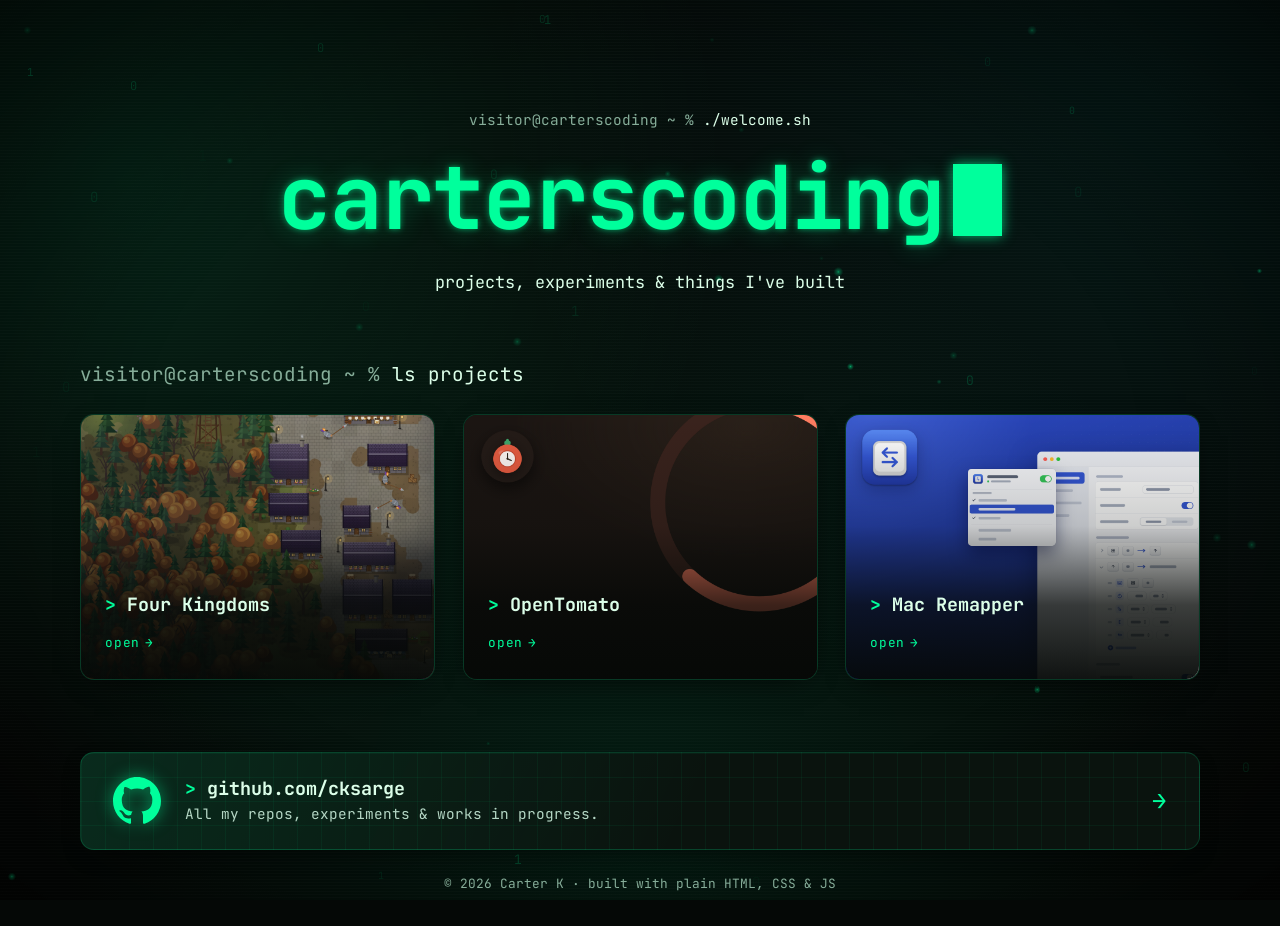
==== index.html @ 3f144470 "Add carterscoding.com homepage Single-page site in plain HTML, CSS, and JS with a green zsh-style te" ====
<!DOCTYPE html>
<html lang="en">
<head>
  <meta charset="utf-8">
  <meta name="viewport" content="width=device-width, initial-scale=1">
  <title>carterscoding</title>
  <meta name="description" content="carterscoding: projects, experiments, and things Carter has built.">
  <meta name="theme-color" content="#050806">

  <!-- Social preview -->
  <meta property="og:type" content="website">
  <meta property="og:title" content="carterscoding">
  <meta property="og:description" content="Projects, experiments, and things Carter has built.">
  <meta property="og:url" content="https://carterscoding.com/">

  <!-- Favicon: a green ">_" drawn inline, so there's no extra file to load -->
  <link rel="icon" href="data:image/svg+xml,%3Csvg xmlns='http://www.w3.org/2000/svg' viewBox='0 0 32 32'%3E%3Crect width='32' height='32' rx='6' fill='%23050806'/%3E%3Cpath d='M7 10l6 6-6 6' fill='none' stroke='%2300ff9c' stroke-width='3' stroke-linecap='round' stroke-linejoin='round'/%3E%3Crect x='15' y='21' width='10' height='3' rx='1' fill='%2300ff9c'/%3E%3C/svg%3E">

  <!-- Font (falls back to the system monospace font if this can't load) -->
  <link rel="preconnect" href="https://fonts.googleapis.com">
  <link rel="preconnect" href="https://fonts.gstatic.com" crossorigin>
  <link rel="stylesheet" href="https://fonts.googleapis.com/css2?family=JetBrains+Mono:wght@400;700&display=swap">

  <link rel="stylesheet" href="styles.css">

  <!-- defer: run after the HTML is parsed, in this order -->
  <script src="projects.js" defer></script>
  <script src="script.js" defer></script>
</head>
<body>
  <a class="skip-link" href="#projects">Skip to projects</a>

  <!-- Decorative background layers (hidden from screen readers) -->
  <div class="bg" aria-hidden="true">
    <div class="bg__gradient"></div>
    <div class="bg__scanlines"></div>
  </div>
  <canvas id="particles" aria-hidden="true"></canvas>
  <div class="fx-layer" id="fx-layer" aria-hidden="true"></div>

  <div class="page">
    <header class="site-header">
      <!-- Styled like the default macOS zsh prompt: user@host dir % command -->
      <p class="header__prompt zsh" aria-hidden="true"><span class="zsh__prompt">visitor@carterscoding ~ %</span> <span class="zsh__cmd">./welcome.sh</span></p>

      <!-- Clicking the title plays a random animation (see script.js) -->
      <h1 class="title">
        <button type="button" class="title__btn" id="title-btn" aria-label="carterscoding">
          <span class="title__text" id="title-text">carterscoding</span><span class="cursor" aria-hidden="true"></span>
        </button>
      </h1>

      <p class="tagline">projects, experiments &amp; things I've built</p>
    </header>

    <main id="projects" class="container" tabindex="-1">
      <h2 class="section-title">
        <span class="zsh" aria-hidden="true"><span class="zsh__prompt">visitor@carterscoding ~ %</span> <span class="zsh__cmd">ls </span></span><span class="zsh__cmd">projects</span>
      </h2>

      <!-- Cards are generated from projects.js -->
      <ul class="grid" id="project-grid"></ul>

      <noscript>
        <p class="noscript-msg">Turn on JavaScript to see my projects, or browse them on
          <a href="https://github.com/cksarge">GitHub</a>.</p>
      </noscript>
    </main>

    <footer class="site-footer container">
      <a class="card card--wide" href="https://github.com/cksarge" aria-labelledby="gh-title" aria-describedby="gh-desc">
        <span class="card__glare" aria-hidden="true"></span>

        <!-- GitHub mark -->
        <svg class="gh-icon" viewBox="0 0 16 16" aria-hidden="true" focusable="false">
          <path fill="currentColor" d="M8 0C3.58 0 0 3.58 0 8c0 3.54 2.29 6.53 5.47 7.59.4.07.55-.17.55-.38 0-.19-.01-.82-.01-1.49-2.01.37-2.53-.49-2.69-.94-.09-.23-.48-.94-.82-1.13-.28-.15-.68-.52-.01-.53.63-.01 1.08.58 1.23.82.72 1.21 1.87.87 2.33.66.07-.52.28-.87.51-1.07-1.78-.2-3.64-.89-3.64-3.95 0-.87.31-1.59.82-2.15-.08-.2-.36-1.02.08-2.12 0 0 .67-.21 2.2.82.64-.18 1.32-.27 2-.27.68 0 1.36.09 2 .27 1.53-1.04 2.2-.82 2.2-.82.44 1.1.16 1.92.08 2.12.51.56.82 1.27.82 2.15 0 3.07-1.87 3.75-3.65 3.95.29.25.54.73.54 1.48 0 1.07-.01 1.93-.01 2.2 0 .21.15.46.55.38A8.013 8.013 0 0016 8c0-4.42-3.58-8-8-8z"/>
        </svg>

        <span class="card__body">
          <span class="card__title" id="gh-title"><span class="sr-only">GitHub: </span>github.com/cksarge</span>
          <span class="card__desc" id="gh-desc">All my repos, experiments &amp; works in progress.</span>
        </span>

        <span class="card__cta" aria-hidden="true"><span class="card__arrow">→</span></span>
      </a>

      <p class="footer-meta">© <span id="year">2026</span> Carter K · built with plain HTML, CSS &amp; JS</p>
    </footer>
  </div>
</body>
</html>
---- styles.css ----
/* =============================================================
   carterscoding.com — styles
   -------------------------------------------------------------
   Everything themeable lives in :root below. Change the values
   there to retheme the whole site (the particle canvas reads
   --c-accent-rgb and --font-mono too).
   ============================================================= */

:root {
  /* ---------- Colors ---------- */
  --c-bg: #050806;                 /* page background */
  --c-bg-rgb: 5, 8, 6;             /* same as --c-bg, for rgba() overlays */
  --c-bg-raised: #0a130e;          /* card background (shows if an image is missing) */
  --c-accent: #00ff9c;             /* neon terminal green */
  --c-accent-rgb: 0, 255, 156;     /* same as --c-accent, for rgba() glows + canvas */
  --c-accent-2: #00d8c4;           /* teal secondary accent */
  --c-text: #dcffe9;               /* main text */
  --c-text-dim: #b4d6c4;           /* card descriptions */
  --c-text-muted: #86ad99;         /* prompts, footer */
  --c-border: rgba(var(--c-accent-rgb), 0.16);
  --c-border-hot: rgba(var(--c-accent-rgb), 0.7);
  --c-glitch-a: #ff2d6f;           /* RGB-split colors for the glitch animation */
  --c-glitch-b: #00e5ff;

  /* Moving background gradient blobs */
  --c-bg-glow-1: rgba(0, 255, 156, 0.11);
  --c-bg-glow-2: rgba(0, 200, 190, 0.09);
  --c-bg-glow-3: rgba(0, 120, 75, 0.18);

  /* ---------- Glows ---------- */
  --glow-text: 0 0 6px rgba(var(--c-accent-rgb), 0.55), 0 0 24px rgba(var(--c-accent-rgb), 0.25);
  --glow-card:
    0 0 0 1px rgba(var(--c-accent-rgb), 0.45),
    0 14px 40px -10px rgba(var(--c-accent-rgb), 0.35),
    0 0 26px rgba(var(--c-accent-rgb), 0.16);
  --glow-icon: drop-shadow(0 0 8px rgba(var(--c-accent-rgb), 0.55));
  --shadow-card: 0 8px 28px -14px rgba(0, 0, 0, 0.9);

  /* ---------- Spacing & sizing ---------- */
  --space-1: 0.25rem;
  --space-2: 0.5rem;
  --space-3: 0.75rem;
  --space-4: 1rem;
  --space-5: 1.5rem;
  --space-6: 2rem;
  --space-7: 3rem;
  --space-8: 4.5rem;
  --gutter: clamp(16px, 4vw, 40px);  /* side padding (16px on phones) */
  --max-width: 1200px;
  --grid-gap: clamp(16px, 2.4vw, 28px);
  --radius: 14px;

  /* ---------- Type ---------- */
  --font-mono: "JetBrains Mono", "Fira Code", ui-monospace, SFMono-Regular, Menlo, Consolas, "Liberation Mono", monospace;

  /* ---------- Motion ---------- */
  --ease-out: cubic-bezier(0.2, 0.8, 0.2, 1);
  --dur-fast: 0.2s;
  --dur-med: 0.35s;
  --dur-zoom: 1.4s;                /* card image zoom on hover */
  --bg-cycle: 38s;                 /* one pass of the background drift */
  --card-lift: -6px;               /* how far cards rise on hover */
}

/* =============================================================
   Base
   ============================================================= */

*,
*::before,
*::after {
  box-sizing: border-box;
}

html {
  color-scheme: dark;
  -webkit-text-size-adjust: 100%;
  text-size-adjust: 100%;
}

body {
  margin: 0;
  min-height: 100vh;
  min-height: 100dvh;
  background: var(--c-bg);
  color: var(--c-text);
  font-family: var(--font-mono);
  font-size: 1rem;
  line-height: 1.6;
  -webkit-font-smoothing: antialiased;
}

img,
svg {
  display: block;
  max-width: 100%;
}

a {
  color: inherit;
}

::selection {
  background: rgba(var(--c-accent-rgb), 0.3);
  color: #fff;
}

/* Visually hidden, still read by screen readers */
.sr-only {
  position: absolute;
  width: 1px;
  height: 1px;
  padding: 0;
  margin: -1px;
  overflow: hidden;
  clip: rect(0 0 0 0);
  white-space: nowrap;
  border: 0;
}

.skip-link {
  position: absolute;
  top: var(--space-2);
  left: var(--space-2);
  z-index: 10;
  padding: var(--space-2) var(--space-4);
  background: var(--c-accent);
  color: var(--c-bg);
  font-weight: 700;
  border-radius: 6px;
  transform: translateY(-200%);
  transition: transform var(--dur-fast);
}

.skip-link:focus {
  transform: none;
}

/* =============================================================
   Background: drifting gradient + scanlines + particle canvas
   ============================================================= */

.bg {
  position: fixed;
  inset: 0;
  z-index: 0;
  overflow: hidden;
  pointer-events: none;
}

/* Oversized layer so it can drift without showing its edges */
.bg__gradient {
  position: absolute;
  inset: -50%;
  background:
    radial-gradient(circle at 30% 35%, var(--c-bg-glow-1), transparent 28%),
    radial-gradient(circle at 70% 30%, var(--c-bg-glow-2), transparent 30%),
    radial-gradient(circle at 50% 70%, var(--c-bg-glow-3), transparent 34%),
    var(--c-bg);
  animation: bg-drift var(--bg-cycle) ease-in-out infinite alternate;
  will-change: transform;
}

@keyframes bg-drift {
  0%   { transform: translate3d(-5%, -4%, 0) rotate(0deg) scale(1); }
  50%  { transform: translate3d(4%, 3%, 0) rotate(10deg) scale(1.08); }
  100% { transform: translate3d(-2%, 5%, 0) rotate(-6deg) scale(1.02); }
}

/* Faint CRT scanlines + vignette for the terminal feel */
.bg__scanlines {
  position: absolute;
  inset: 0;
  background:
    radial-gradient(ellipse at center, transparent 55%, rgba(0, 0, 0, 0.55) 100%),
    repeating-linear-gradient(to bottom, rgba(255, 255, 255, 0.018) 0 1px, transparent 1px 3px);
}

#particles {
  position: fixed;
  inset: 0;
  z-index: 1;
  width: 100%;
  height: 100%;
  pointer-events: none;
}

/* Overlay for effects that need to cover the viewport (shockwave rings).
   overflow: hidden means they can never cause scrollbars. */
.fx-layer {
  position: fixed;
  inset: 0;
  z-index: 3;
  overflow: hidden;
  pointer-events: none;
}

/* All real content sits above the background layers.
   overflow-x: clip stops flying title letters from creating a horizontal scrollbar. */
.page {
  position: relative;
  z-index: 2;
  overflow-x: clip;
}

.container {
  width: 100%;
  max-width: var(--max-width);
  margin-inline: auto;
  padding-inline: var(--gutter);
}

/* zsh-style prompt: "visitor@carterscoding ~ %" dimmed, the typed command brighter */
.zsh__prompt {
  color: var(--c-text-muted);
}

.zsh__cmd {
  color: var(--c-text);
}

/* =============================================================
   Header + animated title
   ============================================================= */

.site-header {
  padding: clamp(3.5rem, 12vh, 8rem) var(--gutter) clamp(2.5rem, 7vh, 4.5rem);
  text-align: center;
}

.header__prompt {
  margin: 0 0 var(--space-3);
  font-size: clamp(0.75rem, 2.4vw, 0.9rem);
}

.title {
  margin: 0;
  font-size: clamp(2.1rem, 9vw, 5.5rem);
  font-weight: 700;
  line-height: 1.15;
  letter-spacing: -0.02em;
}

.title__btn {
  position: relative;              /* offsetParent for the typewriter cursor math */
  display: inline-block;
  margin: 0;
  min-height: 44px;                /* comfortable tap target on phones */
  padding: 0.05em 0.2em;
  border: 0;
  border-radius: 10px;
  background: none;
  color: var(--c-accent);
  font: inherit;
  letter-spacing: inherit;
  cursor: pointer;
  user-select: none;
  -webkit-user-select: none;
  -webkit-tap-highlight-color: transparent;
  touch-action: manipulation;
}

.title__btn:focus-visible {
  outline: 2px dashed var(--c-accent);
  outline-offset: 6px;
}

.title__text {
  display: inline-block;           /* needed so transform/clip-path apply (glitch) */
  white-space: nowrap;
  text-shadow: var(--glow-text);
}

/* Each letter is its own span (created by script.js) */
.title__char {
  display: inline-block;
}

.title__char.is-scrambling { color: var(--c-accent-2); opacity: 0.8; }
.title__char.is-resolved   { animation: char-flash 0.45s ease-out; }
.title__char.is-hidden     { visibility: hidden; }
.title__char.is-glitched   { color: var(--c-glitch-a); }

@keyframes char-flash {
  from { color: #fff; text-shadow: 0 0 14px var(--c-accent), 0 0 30px var(--c-accent); }
}

/* Blinking block cursor */
.cursor {
  display: inline-block;
  width: 0.55em;
  height: 0.82em;
  margin-left: 0.1em;
  vertical-align: -0.08em;
  background: var(--c-accent);
  box-shadow: 0 0 12px rgba(var(--c-accent-rgb), 0.7);
  animation: blink 1.1s step-end infinite;
}

.cursor.is-solid {
  animation: none;                 /* stays solid while "typing" */
}

@keyframes blink {
  0%, 100% { opacity: 1; }
  50%      { opacity: 0; }
}

/* Glitch: RGB-split text-shadow + sliced clip-path, jumping between frames */
.title__text.fx-glitch {
  animation: glitch 0.75s steps(1, end) both;
}

@keyframes glitch {
  0%   { text-shadow: -3px 0 var(--c-glitch-a), 3px 0 var(--c-glitch-b); transform: translate(-2px, 1px) skewX(-6deg); clip-path: inset(10% 0 55% 0); }
  9%   { text-shadow: 4px 0 var(--c-glitch-a), -4px 0 var(--c-glitch-b);  transform: translate(3px, -1px);              clip-path: inset(60% 0 4% 0); }
  18%  { text-shadow: -2px 0 var(--c-glitch-a), 2px 0 var(--c-glitch-b);  transform: translate(-1px, 0) skewX(10deg);   clip-path: inset(0); }
  30%  { text-shadow: -6px 0 var(--c-glitch-a), 6px 0 var(--c-glitch-b);  transform: translate(4px, 2px);               clip-path: inset(35% 0 30% 0); }
  42%  { text-shadow: 2px 0 var(--c-glitch-a), -2px 0 var(--c-glitch-b);  transform: none;                              clip-path: inset(0); }
  54%  { text-shadow: 5px 1px var(--c-glitch-a), -5px -1px var(--c-glitch-b); transform: translate(-3px, 0) skewX(-3deg); clip-path: inset(72% 0 0 0); }
  66%  { text-shadow: -1px 0 var(--c-glitch-a), 1px 0 var(--c-glitch-b);  transform: translate(1px, -1px);              clip-path: inset(0); }
  78%  { text-shadow: 3px 0 var(--c-glitch-a), -3px 0 var(--c-glitch-b);  transform: skewX(4deg);                       clip-path: inset(18% 0 66% 0); }
  90%  { text-shadow: -1px 0 var(--c-glitch-a), 1px 0 var(--c-glitch-b);  transform: none;                              clip-path: inset(0); }
  100% { text-shadow: var(--glow-text); transform: none; clip-path: none; }
}

/* Shockwave ring (positioned + animated by script.js) */
.shockwave {
  position: absolute;
  width: var(--size);
  height: var(--size);
  margin: calc(var(--size) / -2) 0 0 calc(var(--size) / -2);
  border: 2px solid rgba(var(--c-accent-rgb), 0.9);
  border-radius: 50%;
  box-shadow:
    0 0 24px rgba(var(--c-accent-rgb), 0.55),
    inset 0 0 24px rgba(var(--c-accent-rgb), 0.35);
}

.tagline {
  margin: var(--space-4) 0 0;
  color: var(--c-text);
  font-size: clamp(0.9rem, 2.6vw, 1.05rem);
  text-wrap: balance;
}

/* =============================================================
   Projects grid
   ============================================================= */

main:focus {
  outline: none;                   /* focused only via the skip link */
}

.section-title {
  margin: 0 0 var(--space-5);
  font-size: clamp(0.85rem, 2.6vw, 1.2rem);   /* small enough to stay on one line at 375px */
  font-weight: 400;
}

.grid {
  display: grid;
  grid-template-columns: 1fr;                   /* mobile: 1 column */
  gap: var(--grid-gap);
  margin: 0;
  padding: 0;
  list-style: none;
}

@media (min-width: 640px) {
  .grid { grid-template-columns: repeat(2, 1fr); }  /* tablet: 2 columns */
}

@media (min-width: 1024px) {
  .grid { grid-template-columns: repeat(3, 1fr); }  /* desktop: 3 columns */
}

.grid > li {
  display: flex;
}

.grid__empty,
.noscript-msg {
  color: var(--c-text-muted);
}

/* =============================================================
   Cards (project cards + the GitHub footer card)
   ============================================================= */

.card {
  /* Updated live by script.js for the pointer tilt + glare */
  --rx: 0deg;
  --ry: 0deg;
  --mx: 50%;
  --my: 50%;
  --lift: 0px;
  --tilt-max: 8;                   /* max tilt in degrees (read by script.js) */

  position: relative;
  isolation: isolate;
  display: flex;
  flex-direction: column;
  justify-content: flex-end;
  width: 100%;
  min-height: 240px;
  aspect-ratio: 4 / 3;
  overflow: hidden;
  border: 1px solid var(--c-border);
  border-radius: var(--radius);
  background: var(--c-bg-raised);
  box-shadow: var(--shadow-card);
  color: var(--c-text);
  text-decoration: none;
  transform: perspective(1000px) translateY(var(--lift)) rotateX(var(--rx)) rotateY(var(--ry));
  transition:
    transform var(--dur-med) var(--ease-out),
    box-shadow var(--dur-med) var(--ease-out),
    border-color var(--dur-med) var(--ease-out);
  -webkit-tap-highlight-color: transparent;

  /* Staggered fade-in on load (--i is set per card) */
  animation: card-in 0.6s var(--ease-out) both;
  animation-delay: calc(var(--i, 0) * 90ms + 150ms);
}

/* Follow the pointer quickly while tilting */
.card.is-tilting {
  transition:
    transform 0.12s linear,
    box-shadow var(--dur-med) var(--ease-out),
    border-color var(--dur-med) var(--ease-out);
}

@keyframes card-in {
  from { opacity: 0; translate: 0 18px; }
}

/* Full-bleed background image */
.card__media {
  position: absolute;
  inset: 0;
  z-index: -1;
  background:
    repeating-linear-gradient(45deg, rgba(var(--c-accent-rgb), 0.05) 0 2px, transparent 2px 14px),
    linear-gradient(135deg, #0d2419, var(--c-bg));
}

.card__img {
  width: 100%;
  height: 100%;
  object-fit: cover;
  transform: scale(1.01);
  transition: transform var(--dur-zoom) var(--ease-out);
}

.card--no-image .card__img {
  display: none;                   /* broken/missing image → show the pattern instead */
}

/* Dark gradient so text stays readable over any image */
.card__media::after {
  content: "";
  position: absolute;
  inset: 0;
  background: linear-gradient(
    to top,
    rgba(var(--c-bg-rgb), 0.95) 0%,
    rgba(var(--c-bg-rgb), 0.78) 28%,
    rgba(var(--c-bg-rgb), 0.2) 58%,
    rgba(var(--c-bg-rgb), 0) 100%
  );
}

/* Soft green spotlight that follows the mouse */
.card__glare {
  position: absolute;
  inset: 0;
  z-index: 0;
  background: radial-gradient(circle at var(--mx) var(--my), rgba(var(--c-accent-rgb), 0.16), transparent 45%);
  opacity: 0;
  pointer-events: none;
  transition: opacity var(--dur-med);
}

.card__body {
  position: relative;
  z-index: 1;
  padding: var(--space-5);
}

.card__title {
  margin: 0 0 var(--space-1);
  font-size: 1.15rem;
  font-weight: 700;
  line-height: 1.3;
}

.card__title::before {
  content: "> ";
  content: "> " / "";             /* decorative: hidden from screen readers where supported */
  color: var(--c-accent);
}

.card__desc {
  display: -webkit-box;
  margin: 0;
  overflow: hidden;
  color: var(--c-text-dim);
  font-size: 0.9rem;
  line-height: 1.5;
  -webkit-box-orient: vertical;
  -webkit-line-clamp: 3;
  line-clamp: 3;
}

.card__cta {
  display: inline-flex;
  gap: 0.4em;
  margin-top: var(--space-3);
  color: var(--c-accent);
  font-size: 0.8rem;
  letter-spacing: 0.06em;
}

.card__arrow {
  display: inline-block;
  transition: transform var(--dur-med) var(--ease-out);
}

/* ---- Hover (mouse/trackpad only, so taps don't leave cards stuck "hovered") ---- */
@media (hover: hover) {
  .card:hover {
    --lift: var(--card-lift);
    border-color: var(--c-border-hot);
    box-shadow: var(--glow-card);
  }

  .card:hover .card__img   { transform: scale(1.08); }
  .card:hover .card__glare { opacity: 1; }
  .card:hover .card__arrow { transform: translateX(5px); }
  .card:hover .gh-icon     { transform: rotate(-8deg) scale(1.08); }
}

/* ---- Keyboard focus: same look as hover plus a clear outline ---- */
.card:focus-visible {
  --lift: var(--card-lift);
  outline: 2px solid var(--c-accent);
  outline-offset: 4px;
  border-color: var(--c-border-hot);
  box-shadow: var(--glow-card);
}

.card:focus-visible .card__img   { transform: scale(1.08); }
.card:focus-visible .card__arrow { transform: translateX(5px); }

/* Tap feedback on touch screens */
.card:active {
  --lift: -2px;
  border-color: var(--c-border-hot);
}

/* =============================================================
   Footer + wide GitHub card
   ============================================================= */

.site-footer {
  padding-top: var(--space-8);
  padding-bottom: var(--space-6);
}

.card--wide {
  --tilt-max: 3;                   /* a wide card looks better with less tilt */

  flex-direction: row;
  align-items: center;
  gap: var(--space-5);
  min-height: 0;
  aspect-ratio: auto;
  padding: var(--space-5) var(--space-6);
  background:
    linear-gradient(115deg, rgba(var(--c-accent-rgb), 0.1), transparent 55%),
    linear-gradient(rgba(var(--c-accent-rgb), 0.05) 1px, transparent 1px) 0 0 / 24px 24px,
    linear-gradient(90deg, rgba(var(--c-accent-rgb), 0.05) 1px, transparent 1px) 0 0 / 24px 24px,
    var(--c-bg-raised);
}

.card--wide .card__body {
  flex: 1;
  min-width: 0;
  padding: 0;
}

.card--wide .card__title {
  overflow-wrap: anywhere;
}

.card--wide .card__cta {
  flex: none;
  margin: 0;
  font-size: 1.5rem;
}

.gh-icon {
  flex: none;
  width: 48px;
  height: 48px;
  color: var(--c-accent);
  filter: var(--glow-icon);
  transition: transform var(--dur-med) var(--ease-out);
}

@media (max-width: 480px) {
  .card--wide {
    gap: var(--space-4);
    padding: var(--space-4) var(--space-5);
  }

  .gh-icon {
    width: 38px;
    height: 38px;
  }

  .card--wide .card__title {
    font-size: 1rem;
  }

  .card--wide .card__cta {
    display: none;                 /* the whole card is the link; give the text the room */
  }
}

.footer-meta {
  margin: var(--space-5) 0 0;
  color: var(--c-text-muted);
  font-size: 0.8rem;
  text-align: center;
}

/* =============================================================
   Reduced motion: no drifting background, no particles,
   no title animations, no tilt/zoom/lift. Glows still work.
   ============================================================= */

@media (prefers-reduced-motion: reduce) {
  .bg__gradient {
    animation: none;
    transform: none;
  }

  #particles,
  .fx-layer {
    display: none;
  }

  .cursor {
    animation: none;
  }

  .title__btn {
    cursor: default;
  }

  .card {
    animation: none;
    transform: none;
    transition: box-shadow var(--dur-fast), border-color var(--dur-fast);
  }

  .card:hover .card__img,
  .card:focus-visible .card__img,
  .card:hover .card__arrow,
  .card:focus-visible .card__arrow,
  .card:hover .gh-icon {
    transform: none;
  }

  .skip-link {
    transition: none;
  }
}
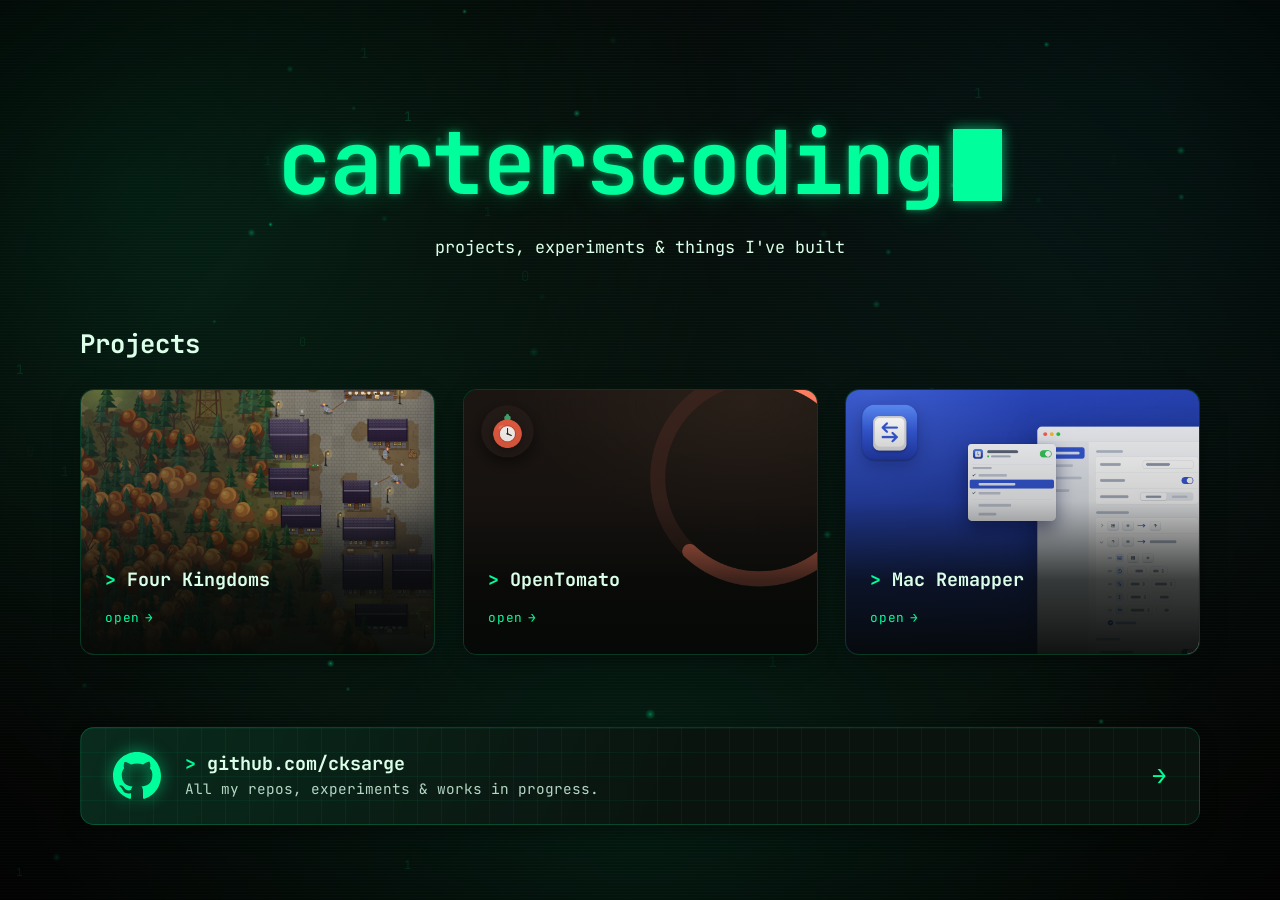
==== commit 87b39c6b: "Add 5 title animations and simplify header text New click effects join the random rotation (now 10 t" ====
--- a/index.html
+++ b/index.html
@@ -40,9 +40,6 @@
 
   <div class="page">
     <header class="site-header">
-      <!-- Styled like the default macOS zsh prompt: user@host dir % command -->
-      <p class="header__prompt zsh" aria-hidden="true"><span class="zsh__prompt">visitor@carterscoding ~ %</span> <span class="zsh__cmd">./welcome.sh</span></p>
-
       <!-- Clicking the title plays a random animation (see script.js) -->
       <h1 class="title">
         <button type="button" class="title__btn" id="title-btn" aria-label="carterscoding">
@@ -54,9 +51,7 @@
     </header>
 
     <main id="projects" class="container" tabindex="-1">
-      <h2 class="section-title">
-        <span class="zsh" aria-hidden="true"><span class="zsh__prompt">visitor@carterscoding ~ %</span> <span class="zsh__cmd">ls </span></span><span class="zsh__cmd">projects</span>
-      </h2>
+      <h2 class="section-title">Projects</h2>
 
       <!-- Cards are generated from projects.js -->
       <ul class="grid" id="project-grid"></ul>
@@ -83,8 +78,6 @@
 
         <span class="card__cta" aria-hidden="true"><span class="card__arrow">→</span></span>
       </a>
-
-      <p class="footer-meta">© <span id="year">2026</span> Carter K · built with plain HTML, CSS &amp; JS</p>
     </footer>
   </div>
 </body>
--- a/styles.css
+++ b/styles.css
@@ -16,7 +16,7 @@
   --c-accent-2: #00d8c4;           /* teal secondary accent */
   --c-text: #dcffe9;               /* main text */
   --c-text-dim: #b4d6c4;           /* card descriptions */
-  --c-text-muted: #86ad99;         /* prompts, footer */
+  --c-text-muted: #86ad99;         /* secondary text */
   --c-border: rgba(var(--c-accent-rgb), 0.16);
   --c-border-hot: rgba(var(--c-accent-rgb), 0.7);
   --c-glitch-a: #ff2d6f;           /* RGB-split colors for the glitch animation */
@@ -210,15 +210,6 @@
   padding-inline: var(--gutter);
 }
 
-/* zsh-style prompt: "visitor@carterscoding ~ %" dimmed, the typed command brighter */
-.zsh__prompt {
-  color: var(--c-text-muted);
-}
-
-.zsh__cmd {
-  color: var(--c-text);
-}
-
 /* =============================================================
    Header + animated title
    ============================================================= */
@@ -226,11 +217,6 @@
 .site-header {
   padding: clamp(3.5rem, 12vh, 8rem) var(--gutter) clamp(2.5rem, 7vh, 4.5rem);
   text-align: center;
-}
-
-.header__prompt {
-  margin: 0 0 var(--space-3);
-  font-size: clamp(0.75rem, 2.4vw, 0.9rem);
 }
 
 .title {
@@ -337,6 +323,80 @@
     inset 0 0 24px rgba(var(--c-accent-rgb), 0.35);
 }
 
+/* CRT power-off: the bright horizontal beam (positioned + animated by script.js) */
+.crt-beam {
+  position: absolute;
+  height: 4px;
+  margin-top: -2px;
+  border-radius: 2px;
+  background: #eafff4;
+  box-shadow:
+    0 0 10px 2px rgba(var(--c-accent-rgb), 0.9),
+    0 0 36px 10px rgba(var(--c-accent-rgb), 0.45);
+  opacity: 0;
+  translate: -50% 0;
+}
+
+/* Matrix rain: one falling column per letter */
+.rain {
+  position: absolute;
+  width: 1.4em;
+  margin-left: -0.7em;
+  overflow: hidden;
+  color: var(--c-accent);
+  font-family: var(--font-mono);
+  line-height: 1.1;
+  text-align: center;
+  text-shadow: 0 0 6px rgba(var(--c-accent-rgb), 0.6);
+  /* fade out just before the bottom of the screen */
+  -webkit-mask-image: linear-gradient(to bottom, #000 94%, transparent);
+  mask-image: linear-gradient(to bottom, #000 94%, transparent);
+}
+
+.rain__strip {
+  display: flex;
+  flex-direction: column;
+  align-items: center;
+}
+
+/* A falling title letter glows white-hot, like the head of a Matrix trail */
+.rain-letter {
+  position: absolute;
+  white-space: pre;
+  color: #eafff4;
+  text-shadow: 0 0 10px var(--c-accent), 0 0 24px var(--c-accent);
+}
+
+/* Split-flap: each letter sits on a dark tile with a split line across the middle */
+.title__char.is-flap {
+  position: relative;
+  isolation: isolate;              /* keeps the tile behind this letter only */
+}
+
+.title__char.is-flap::before {
+  content: "";
+  position: absolute;
+  inset: 0.05em 0.03em;
+  z-index: -1;
+  border-radius: 0.08em;
+  background: linear-gradient(to bottom, #10211a 0 48%, #020403 48% 52%, #0b1812 52% 100%);
+  box-shadow: inset 0 0 0 1px rgba(var(--c-accent-rgb), 0.18);
+  animation: tile-in 0.15s ease-out;
+  transition: opacity 0.3s;
+}
+
+.title__char.is-flap-out::before {
+  opacity: 0;
+}
+
+@keyframes tile-in {
+  from { opacity: 0; }
+}
+
+/* Fake progress bar cells */
+.title__char.is-bar-empty { opacity: 0.35; }
+.title__char.is-meter     { color: var(--c-text); }
+
 .tagline {
   margin: var(--space-4) 0 0;
   color: var(--c-text);
@@ -354,8 +414,9 @@
 
 .section-title {
   margin: 0 0 var(--space-5);
-  font-size: clamp(0.85rem, 2.6vw, 1.2rem);   /* small enough to stay on one line at 375px */
-  font-weight: 400;
+  color: var(--c-text);
+  font-size: clamp(1.3rem, 3vw, 1.6rem);
+  font-weight: 700;
 }
 
 .grid {
@@ -630,13 +691,6 @@
   }
 }
 
-.footer-meta {
-  margin: var(--space-5) 0 0;
-  color: var(--c-text-muted);
-  font-size: 0.8rem;
-  text-align: center;
-}
-
 /* =============================================================
    Reduced motion: no drifting background, no particles,
    no title animations, no tilt/zoom/lift. Glows still work.
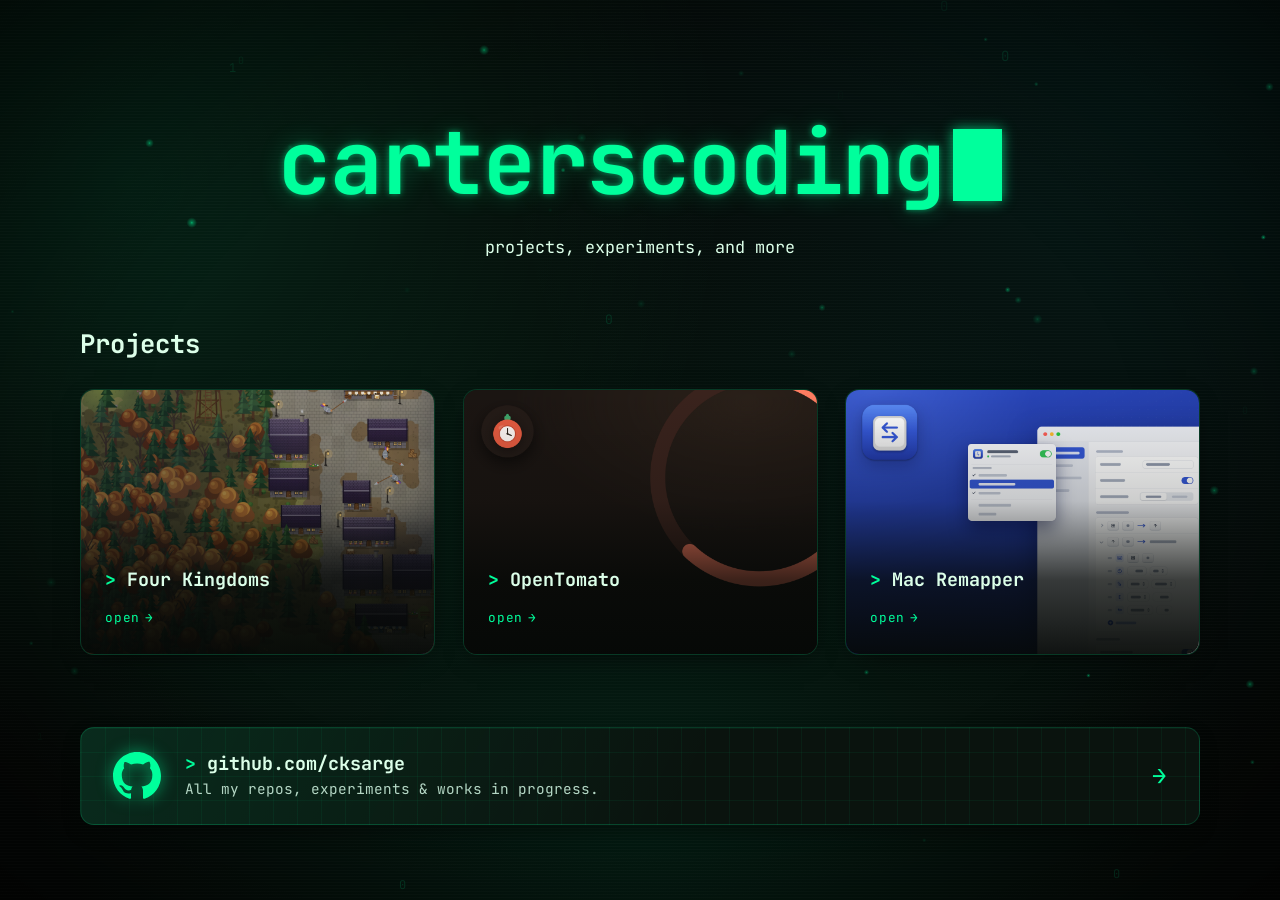
==== commit 10e92d76: "Add 5 computer-joke title animations, fix card glare, new tagline New click effects join the random " ====
--- a/index.html
+++ b/index.html
@@ -47,7 +47,7 @@
         </button>
       </h1>
 
-      <p class="tagline">projects, experiments &amp; things I've built</p>
+      <p class="tagline">projects, experiments, and more</p>
     </header>
 
     <main id="projects" class="container" tabindex="-1">
--- a/styles.css
+++ b/styles.css
@@ -391,6 +391,180 @@
 
 @keyframes tile-in {
   from { opacity: 0; }
+}
+
+/* ---------- Everyday-computer jokes (built by script.js on the fx layer) ---------- */
+
+/* DVD screensaver logo */
+.dvd {
+  position: absolute;
+  top: 0;
+  left: 0;
+  padding: 0.12em 0.35em;
+  border: 0.07em solid transparent;
+  border-radius: 0.35em;
+  color: var(--c-accent);
+  line-height: 1;
+  white-space: nowrap;
+  text-shadow: 0 0 14px currentColor;
+  transform-origin: 0 0;
+  transition: border-color 0.3s;
+}
+
+.dvd.is-logo {
+  border-color: currentColor;
+}
+
+.confetti {
+  position: absolute;
+  width: 8px;
+  height: 8px;
+  margin: -4px 0 0 -4px;
+  border-radius: 2px;
+}
+
+/* Caps lock key */
+.keycap {
+  position: absolute;
+  display: flex;
+  align-items: center;
+  gap: 8px;
+  padding: 7px 12px;
+  border: 1px solid #3a4a42;
+  border-radius: 7px;
+  background: linear-gradient(#1c2923, #121b17);
+  box-shadow: 0 3px 0 #0a100d;
+  color: var(--c-text);
+  font-size: 14px;
+  white-space: nowrap;
+  translate: -50% calc(-100% - 12px);
+}
+
+.keycap__led {
+  width: 7px;
+  height: 7px;
+  border-radius: 50%;
+  background: #2a3a32;
+  transition: background 0.1s, box-shadow 0.1s;
+}
+
+.keycap.is-on .keycap__led {
+  background: var(--c-accent);
+  box-shadow: 0 0 8px var(--c-accent);
+}
+
+/* Battery that replaces the cursor (sized to the cursor by script.js) */
+.battery {
+  position: absolute;
+  border: 0.06em solid var(--c-text);
+  border-radius: 0.08em;
+}
+
+.battery::before {              /* the little nub on top */
+  content: "";
+  position: absolute;
+  top: -0.13em;
+  left: 30%;
+  width: 40%;
+  height: 0.08em;
+  border-radius: 0.03em 0.03em 0 0;
+  background: var(--c-text);
+}
+
+.battery__level {
+  position: absolute;
+  right: 0.05em;
+  bottom: 0.05em;
+  left: 0.05em;
+  height: 100%;
+  max-height: calc(100% - 0.1em);
+  border-radius: 0.03em;
+  background: #3dff8a;
+}
+
+.battery__bolt {
+  position: absolute;
+  top: 50%;
+  left: 50%;
+  width: 90%;
+  fill: #ffe14d;
+  stroke: #1a1a1a;
+  stroke-width: 1.2;
+  opacity: 0;
+  transform: translate(-50%, -50%) scale(0);
+}
+
+/* Autocorrect: red squiggly underline + suggestion bubble */
+.squiggle {
+  position: absolute;
+  height: 7px;
+  background: url("data:image/svg+xml,%3Csvg xmlns='http://www.w3.org/2000/svg' width='10' height='7'%3E%3Cpath d='M0 3.5 Q2.5 0.5 5 3.5 T10 3.5' fill='none' stroke='%23ff4d6d' stroke-width='1.8'/%3E%3C/svg%3E") repeat-x;
+}
+
+.autocorrect {
+  position: absolute;
+  padding: 7px 12px;
+  border-radius: 10px;
+  background: #f4f4f5;
+  box-shadow: 0 8px 24px rgba(0, 0, 0, 0.45);
+  color: #18181b;
+  font-family: system-ui, -apple-system, "Segoe UI", sans-serif;
+  font-size: 14px;
+  white-space: nowrap;
+  translate: -50% 0;
+}
+
+.autocorrect::before {           /* little pointer up toward the word */
+  content: "";
+  position: absolute;
+  top: -6px;
+  left: 50%;
+  border: 6px solid transparent;
+  border-top: 0;
+  border-bottom-color: #f4f4f5;
+  translate: -50% 0;
+}
+
+.autocorrect b {
+  color: #2563eb;
+}
+
+.autocorrect__undo {
+  color: #2563eb;
+  font-weight: 600;
+}
+
+.autocorrect.is-pressed {
+  background: #dcdce0;
+}
+
+/* Buffering spinner with a percentage in the middle */
+.spinner {
+  position: absolute;
+  display: grid;
+  place-items: center;
+  width: var(--s);
+  height: var(--s);
+  margin: calc(var(--s) / -2) 0 0 calc(var(--s) / -2);
+  color: #fff;
+  font-family: system-ui, -apple-system, "Segoe UI", sans-serif;
+  font-size: 13px;
+  font-weight: 700;
+  text-shadow: 0 1px 4px rgba(0, 0, 0, 0.8);
+}
+
+.spinner::before {               /* the spinning ring (the % label stays still) */
+  content: "";
+  position: absolute;
+  inset: 0;
+  border: 4px solid rgba(255, 255, 255, 0.2);
+  border-top-color: #fff;
+  border-radius: 50%;
+  animation: spin 0.8s linear infinite;
+}
+
+@keyframes spin {
+  to { rotate: 360deg; }
 }
 
 /* Fake progress bar cells */
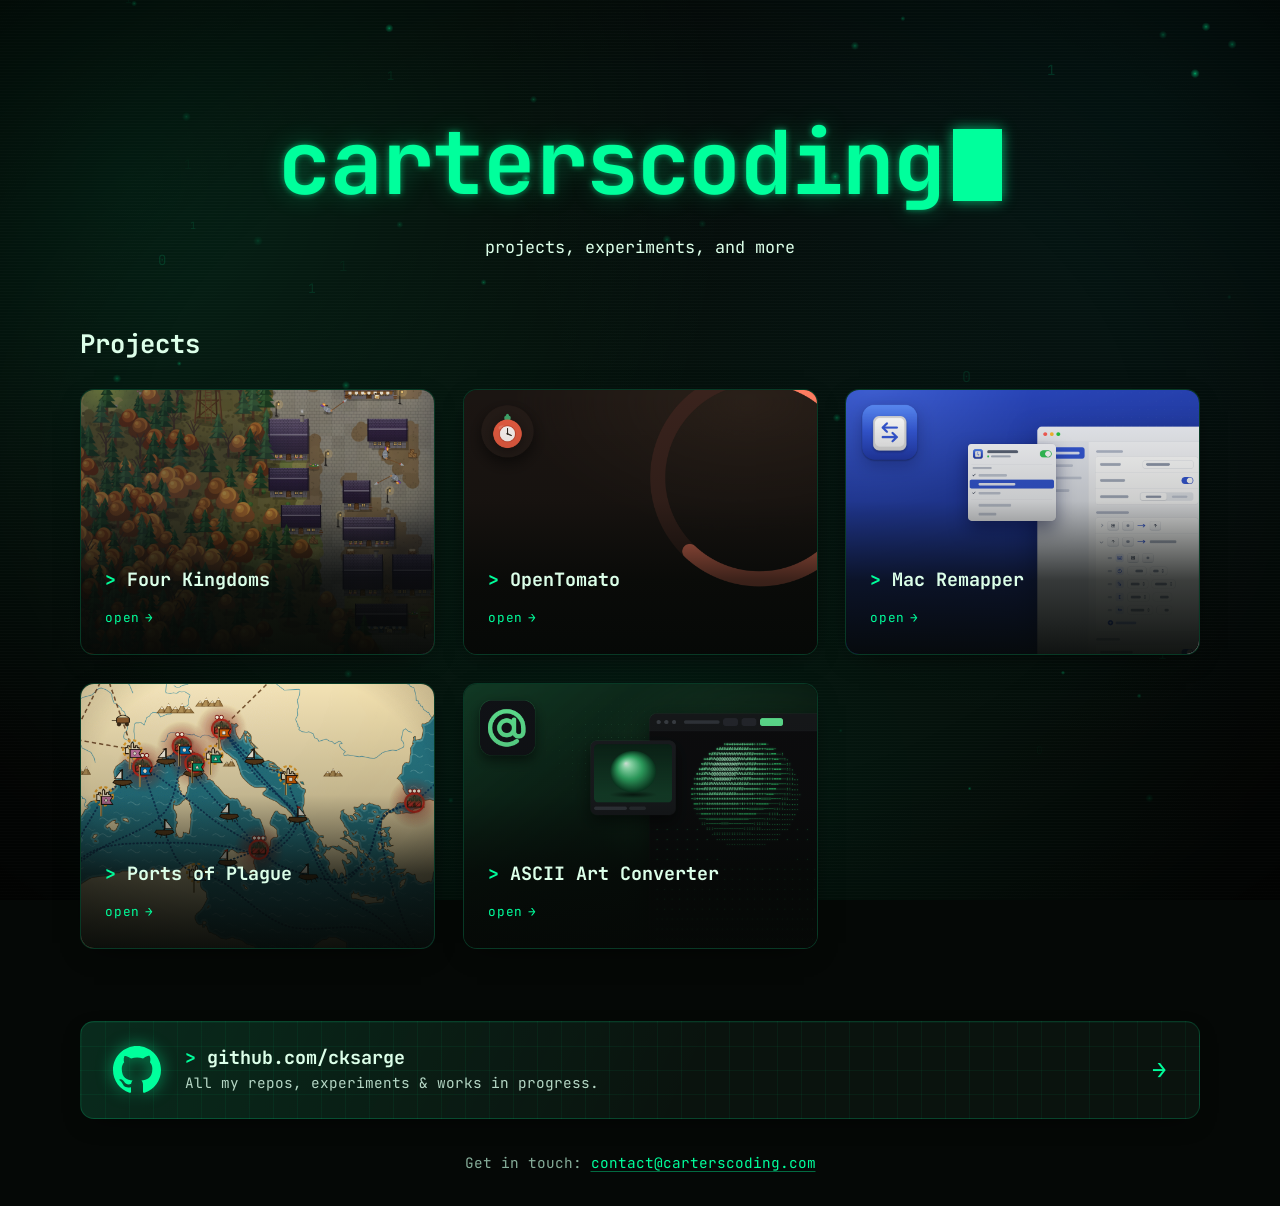
==== commit 16c7bf3e: "Add contact email link to the footer Co-Authored-By: Claude Opus 5.5 <noreply@anthropic.com>" ====
--- a/index.html
+++ b/index.html
@@ -78,6 +78,10 @@
 
         <span class="card__cta" aria-hidden="true"><span class="card__arrow">→</span></span>
       </a>
+
+      <p class="contact">
+        Get in touch: <a class="contact__link" href="mailto:contact@carterscoding.com">contact@carterscoding.com</a>
+      </p>
     </footer>
   </div>
 </body>
--- a/styles.css
+++ b/styles.css
@@ -836,6 +836,33 @@
   font-size: 1.5rem;
 }
 
+.contact {
+  margin: var(--space-6) 0 0;
+  color: var(--c-text-muted);
+  font-size: 0.9rem;
+  text-align: center;
+}
+
+.contact__link {
+  color: var(--c-accent);
+  overflow-wrap: anywhere;
+  text-decoration-color: rgba(var(--c-accent-rgb), 0.4);
+  text-underline-offset: 3px;
+  transition: text-shadow var(--dur-fast), text-decoration-color var(--dur-fast);
+}
+
+.contact__link:hover,
+.contact__link:focus-visible {
+  text-decoration-color: currentColor;
+  text-shadow: var(--glow-text);
+}
+
+.contact__link:focus-visible {
+  outline: 2px solid var(--c-accent);
+  outline-offset: 3px;
+  border-radius: 2px;
+}
+
 .gh-icon {
   flex: none;
   width: 48px;
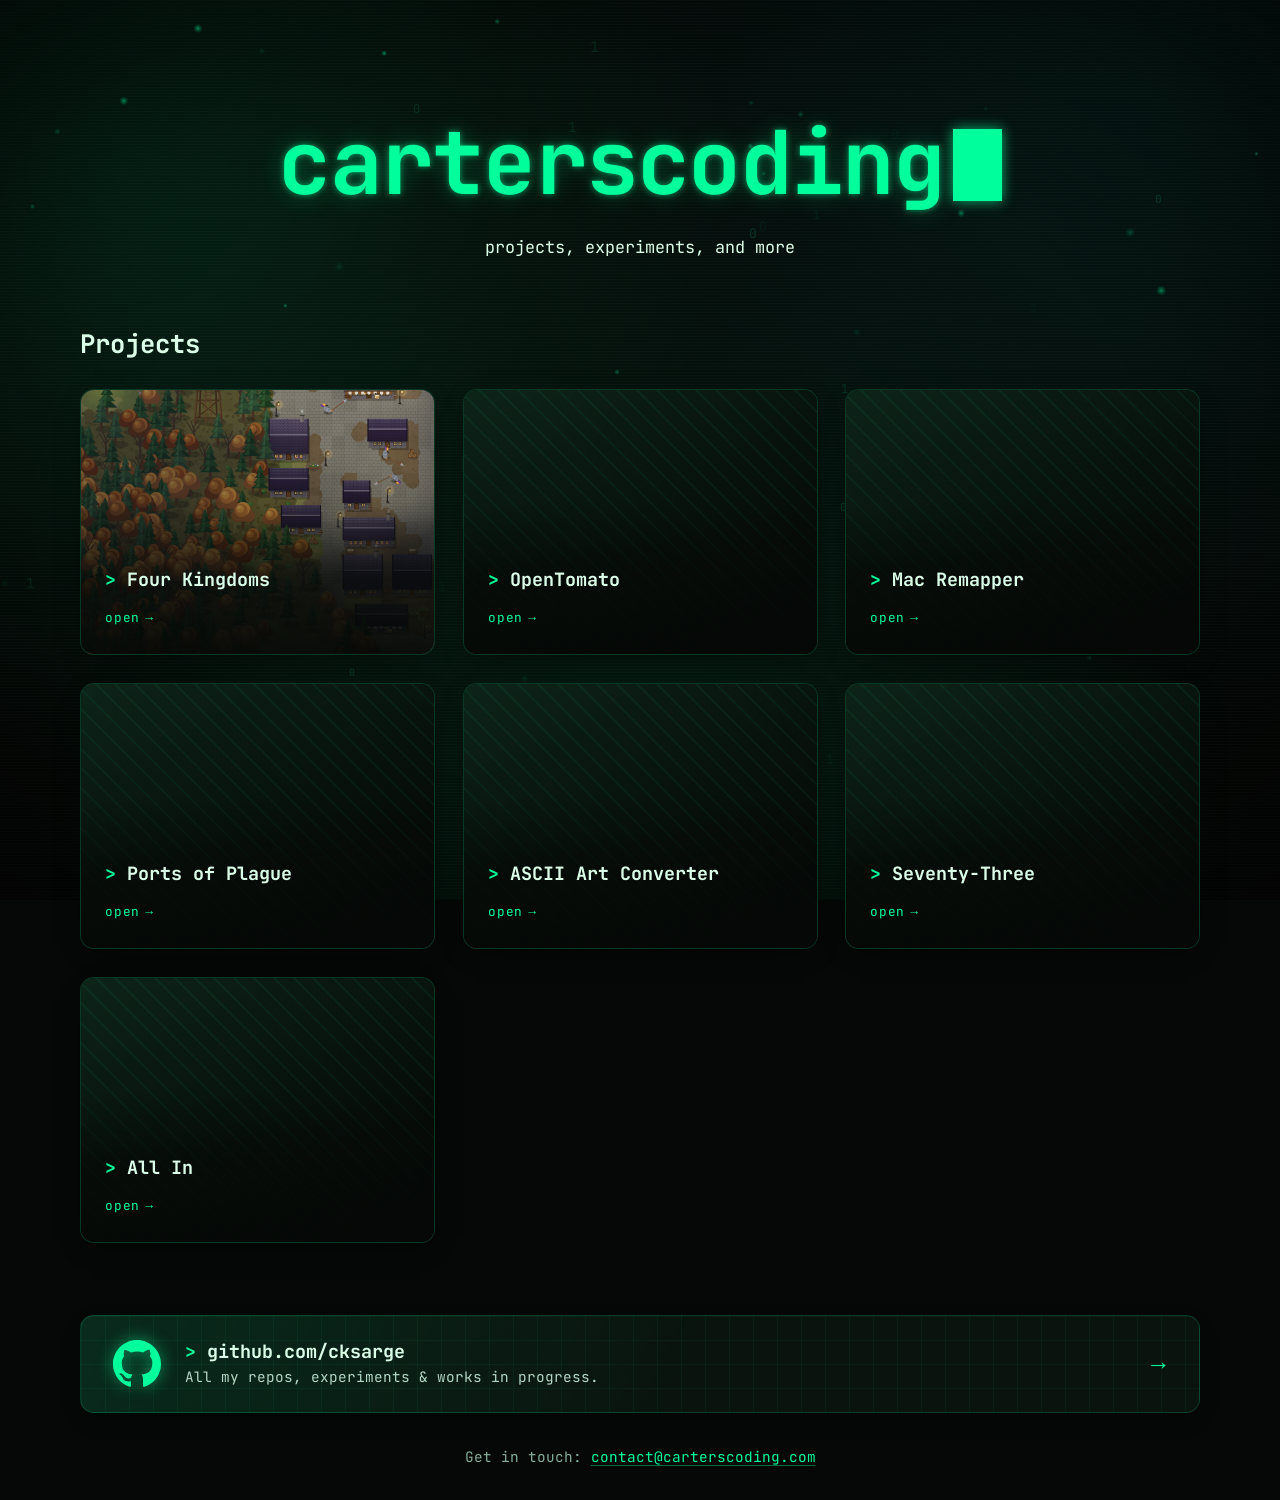
==== commit 86ad9706: "Fix code review findings: 404 hand-off, effect cleanup, fonts, docs - 404 banner: timestamped hand-o" ====
--- a/index.html
+++ b/index.html
@@ -3,29 +3,45 @@
 <head>
   <meta charset="utf-8">
   <meta name="viewport" content="width=device-width, initial-scale=1">
+  <!-- Only files from this site may load or run (data: is for the inline favicon
+       and the squiggle image in styles.css). Framing protection needs a response
+       header, which GitHub Pages can't send. -->
+  <meta http-equiv="Content-Security-Policy" content="default-src 'self'; script-src 'self'; style-src 'self'; img-src 'self' data:; font-src 'self'; connect-src 'none'; object-src 'none'; base-uri 'none'; form-action 'none'">
+  <meta name="referrer" content="strict-origin-when-cross-origin">
   <title>carterscoding</title>
   <meta name="description" content="carterscoding: projects, experiments, and things Carter has built.">
   <meta name="theme-color" content="#050806">
+  <link rel="canonical" href="https://carterscoding.com/">
 
   <!-- Social preview -->
   <meta property="og:type" content="website">
   <meta property="og:title" content="carterscoding">
   <meta property="og:description" content="Projects, experiments, and things Carter has built.">
   <meta property="og:url" content="https://carterscoding.com/">
+  <meta property="og:image" content="https://carterscoding.com/images/social-preview.png">
+  <meta property="og:image:width" content="1200">
+  <meta property="og:image:height" content="630">
+  <meta property="og:image:alt" content="The carterscoding homepage: a glowing green terminal-style title">
+  <meta name="twitter:card" content="summary_large_image">
 
-  <!-- Favicon: a green ">_" drawn inline, so there's no extra file to load -->
+  <!-- Favicon: a green ">_" drawn inline (colors match --c-bg and --c-accent).
+       favicon.ico and apple-touch-icon.png are the same picture for older
+       browsers and phone home screens. -->
+  <link rel="apple-touch-icon" href="apple-touch-icon.png">
   <link rel="icon" href="data:image/svg+xml,%3Csvg xmlns='http://www.w3.org/2000/svg' viewBox='0 0 32 32'%3E%3Crect width='32' height='32' rx='6' fill='%23050806'/%3E%3Cpath d='M7 10l6 6-6 6' fill='none' stroke='%2300ff9c' stroke-width='3' stroke-linecap='round' stroke-linejoin='round'/%3E%3Crect x='15' y='21' width='10' height='3' rx='1' fill='%2300ff9c'/%3E%3C/svg%3E">
 
-  <!-- Font (falls back to the system monospace font if this can't load) -->
-  <link rel="preconnect" href="https://fonts.googleapis.com">
-  <link rel="preconnect" href="https://fonts.gstatic.com" crossorigin>
-  <link rel="stylesheet" href="https://fonts.googleapis.com/css2?family=JetBrains+Mono:wght@400;700&display=swap">
+  <!-- Font: JetBrains Mono from fonts/ (see @font-face in styles.css). Start
+       downloading it now; text shows in the fallback font until it arrives. -->
+  <link rel="preload" href="fonts/jetbrains-mono-latin-400.woff2" as="font" type="font/woff2" crossorigin>
+  <link rel="preload" href="fonts/jetbrains-mono-latin-700.woff2" as="font" type="font/woff2" crossorigin>
 
-  <link rel="stylesheet" href="styles.css">
+  <!-- ?v=… makes browsers fetch fresh copies after a deploy (GitHub Pages lets
+       them cache for 10 minutes). Bump it whenever these files change. -->
+  <link rel="stylesheet" href="styles.css?v=2026-10-13">
 
   <!-- defer: run after the HTML is parsed, in this order -->
-  <script src="projects.js" defer></script>
-  <script src="script.js" defer></script>
+  <script src="projects.js?v=2026-10-13" defer></script>
+  <script src="script.js?v=2026-10-13" defer></script>
 </head>
 <body>
   <a class="skip-link" href="#projects">Skip to projects</a>
--- a/styles.css
+++ b/styles.css
@@ -1,18 +1,38 @@
 /* =============================================================
    carterscoding.com — styles
    -------------------------------------------------------------
-   Everything themeable lives in :root below. Change the values
-   there to retheme the whole site (the particle canvas reads
-   --c-accent-rgb and --font-mono too).
+   Everything themeable in this file lives in :root below (the
+   particle canvas reads --c-accent-rgb and --font-mono too). A few
+   colors also live outside CSS; README "Change the look" lists them.
    ============================================================= */
+
+/* JetBrains Mono, served from this site (fonts/, SIL Open Font License).
+   Only the Latin letters are included; anything else falls back to the
+   next font in --font-mono. */
+@font-face {
+  font-family: "JetBrains Mono";
+  font-style: normal;
+  font-weight: 400;
+  font-display: swap;
+  src: url("fonts/jetbrains-mono-latin-400.woff2") format("woff2");
+}
+
+@font-face {
+  font-family: "JetBrains Mono";
+  font-style: normal;
+  font-weight: 700;
+  font-display: swap;
+  src: url("fonts/jetbrains-mono-latin-700.woff2") format("woff2");
+}
 
 :root {
   /* ---------- Colors ---------- */
   --c-bg: #050806;                 /* page background */
-  --c-bg-rgb: 5, 8, 6;             /* same as --c-bg, for rgba() overlays */
+  --c-bg-rgb: 5, 8, 6;             /* same as --c-bg, for rgba() overlays (change both together) */
   --c-bg-raised: #0a130e;          /* card background (shows if an image is missing) */
+  --c-card-fallback: #0d2419;      /* tint of the pattern shown when a card image is missing */
   --c-accent: #00ff9c;             /* neon terminal green */
-  --c-accent-rgb: 0, 255, 156;     /* same as --c-accent, for rgba() glows + canvas */
+  --c-accent-rgb: 0, 255, 156;     /* same as --c-accent with commas, for rgba() glows + canvas (change both together) */
   --c-accent-2: #00d8c4;           /* teal secondary accent */
   --c-text: #dcffe9;               /* main text */
   --c-text-dim: #b4d6c4;           /* card descriptions */
@@ -22,10 +42,16 @@
   --c-glitch-a: #ff2d6f;           /* RGB-split colors for the glitch animation */
   --c-glitch-b: #00e5ff;
 
-  /* Moving background gradient blobs */
-  --c-bg-glow-1: rgba(0, 255, 156, 0.11);
+  /* Moving background gradient blobs. The first follows the accent; the
+     other two are a teal and a deep green, so retint them with it. */
+  --c-bg-glow-1: rgba(var(--c-accent-rgb), 0.11);
   --c-bg-glow-2: rgba(0, 200, 190, 0.09);
   --c-bg-glow-3: rgba(0, 120, 75, 0.18);
+
+  /* Split-flap title tiles (the "flap" effect) */
+  --c-flap-top: #10211a;
+  --c-flap-gap: #020403;
+  --c-flap-bottom: #0b1812;
 
   /* ---------- Glows ---------- */
   --glow-text: 0 0 6px rgba(var(--c-accent-rgb), 0.55), 0 0 24px rgba(var(--c-accent-rgb), 0.25);
@@ -43,7 +69,6 @@
   --space-4: 1rem;
   --space-5: 1.5rem;
   --space-6: 2rem;
-  --space-7: 3rem;
   --space-8: 4.5rem;
   --gutter: clamp(16px, 4vw, 40px);  /* side padding (16px on phones) */
   --max-width: 1200px;
@@ -185,8 +210,9 @@
   pointer-events: none;
 }
 
-/* Overlay for effects that need to cover the viewport (shockwave rings).
-   overflow: hidden means they can never cause scrollbars. */
+/* Overlay for effects that cover the whole viewport: shockwave rings,
+   Matrix rain, the DVD logo and its confetti. overflow: hidden means they
+   can never cause scrollbars. Effects tied to the title use .fx-pinned. */
 .fx-layer {
   position: fixed;
   inset: 0;
@@ -195,12 +221,19 @@
   pointer-events: none;
 }
 
+/* Effects pinned to the page (not the fixed layer) so they scroll with the
+   title: CRT beam, caps lock key, battery, autocorrect, buffering spinner */
+.fx-pinned {
+  pointer-events: none;
+}
+
 /* All real content sits above the background layers.
    overflow-x: clip stops flying title letters from creating a horizontal scrollbar. */
 .page {
   position: relative;
   z-index: 2;
   overflow-x: clip;
+  padding-bottom: var(--banner-space, 0px);  /* room for the 404 banner while it's showing (set by script.js) */
 }
 
 .container {
@@ -263,7 +296,7 @@
 }
 
 .title__char.is-scrambling { color: var(--c-accent-2); opacity: 0.8; }
-.title__char.is-resolved   { animation: char-flash 0.45s ease-out; }
+.title__char.is-resolved   { animation: char-flash 0.45s ease-out; } /* FLASH_MS in script.js matches */
 .title__char.is-hidden     { visibility: hidden; }
 .title__char.is-glitched   { color: var(--c-glitch-a); }
 
@@ -379,7 +412,7 @@
   inset: 0.05em 0.03em;
   z-index: -1;
   border-radius: 0.08em;
-  background: linear-gradient(to bottom, #10211a 0 48%, #020403 48% 52%, #0b1812 52% 100%);
+  background: linear-gradient(to bottom, var(--c-flap-top) 0 48%, var(--c-flap-gap) 48% 52%, var(--c-flap-bottom) 52% 100%);
   box-shadow: inset 0 0 0 1px rgba(var(--c-accent-rgb), 0.18);
   animation: tile-in 0.15s ease-out;
   transition: opacity 0.3s;
@@ -393,7 +426,8 @@
   from { opacity: 0; }
 }
 
-/* ---------- Everyday-computer jokes (built by script.js on the fx layer) ---------- */
+/* ---------- Everyday-computer jokes (built by script.js: the DVD logo and
+   confetti on the fx layer, the rest pinned to the page with .fx-pinned) ---------- */
 
 /* DVD screensaver logo */
 .dvd {
@@ -678,7 +712,7 @@
   z-index: -1;
   background:
     repeating-linear-gradient(45deg, rgba(var(--c-accent-rgb), 0.05) 0 2px, transparent 2px 14px),
-    linear-gradient(135deg, #0d2419, var(--c-bg));
+    linear-gradient(135deg, var(--c-card-fallback), var(--c-bg));
 }
 
 .card__img {
@@ -893,6 +927,79 @@
 }
 
 /* =============================================================
+   "Redirected from a bad URL" banner (added by script.js after 404.html)
+   ============================================================= */
+
+.banner {
+  position: fixed;
+  right: var(--gutter);
+  bottom: max(var(--space-4), env(safe-area-inset-bottom));
+  left: var(--gutter);
+  z-index: 10;
+  display: flex;
+  align-items: center;
+  gap: var(--space-3);
+  max-width: 720px;
+  margin-inline: auto;
+  padding: var(--space-3) var(--space-3) var(--space-3) var(--space-5);
+  border: 1px solid var(--c-border-hot);
+  border-radius: var(--radius);
+  background: rgba(var(--c-bg-rgb), 0.94);
+  box-shadow: var(--shadow-card), 0 0 24px rgba(var(--c-accent-rgb), 0.18);
+  animation: banner-in var(--dur-med) var(--ease-out) 0.1s both;  /* its text arrives 0.1s in (see script.js) */
+}
+
+@keyframes banner-in {
+  from { opacity: 0; transform: translateY(16px); }
+}
+
+.banner__text {
+  flex: 1;
+  min-width: 0;
+  margin: 0;
+  color: var(--c-text);
+  font-size: 0.9rem;
+  line-height: 1.5;
+}
+
+.banner__text strong {
+  margin-right: 0.4em;
+  color: var(--c-accent);
+  text-shadow: var(--glow-text);
+}
+
+.banner__path {
+  color: var(--c-text-muted);
+  overflow-wrap: anywhere;
+}
+
+.banner__close {
+  flex: none;
+  width: 44px;                     /* comfortable tap target on phones */
+  height: 44px;
+  border: 0;
+  border-radius: 8px;
+  background: none;
+  color: var(--c-text-muted);
+  font: inherit;
+  font-size: 1.4rem;
+  line-height: 1;
+  cursor: pointer;
+  transition: color var(--dur-fast), background var(--dur-fast);
+}
+
+.banner__close:hover,
+.banner__close:focus-visible {
+  background: rgba(var(--c-accent-rgb), 0.12);
+  color: var(--c-accent);
+}
+
+.banner__close:focus-visible {
+  outline: 2px solid var(--c-accent);
+  outline-offset: 2px;
+}
+
+/* =============================================================
    Reduced motion: no drifting background, no particles,
    no title animations, no tilt/zoom/lift. Glows still work.
    ============================================================= */
@@ -904,7 +1011,8 @@
   }
 
   #particles,
-  .fx-layer {
+  .fx-layer,
+  .fx-pinned {
     display: none;
   }
 
@@ -930,6 +1038,11 @@
     transform: none;
   }
 
+  .skip-link,
+  .banner {
+    animation: none;
+  }
+
   .skip-link {
     transition: none;
   }
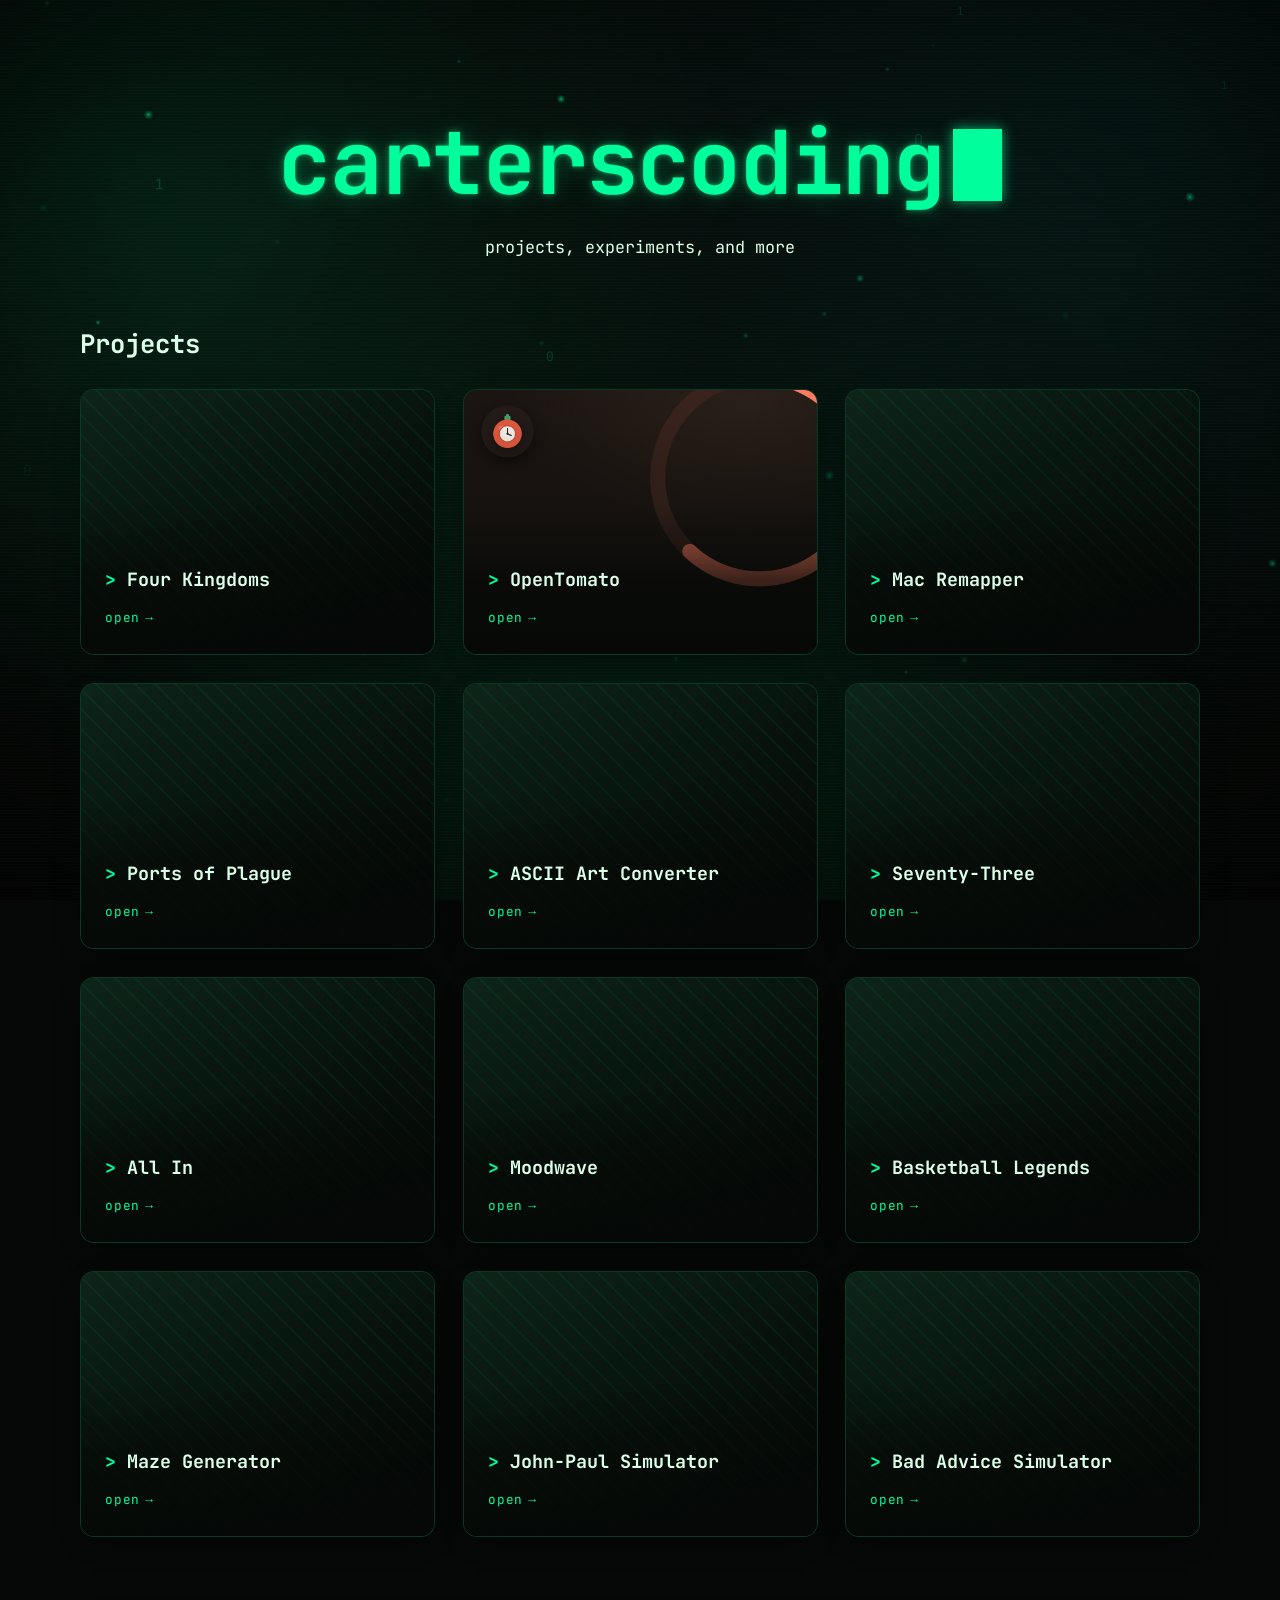
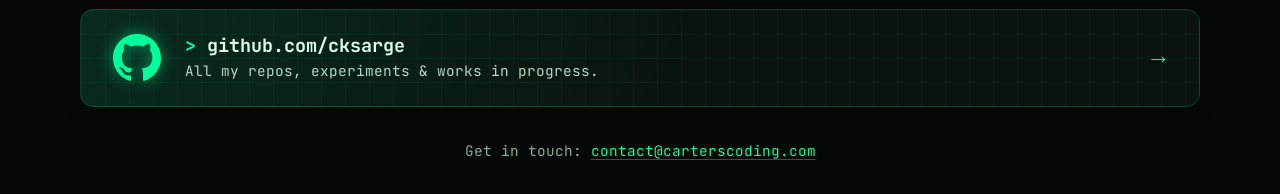
==== commit 978bc505: "Add service worker so the homepage works offline sw.js saves the page, CSS/JS, font, icons and every" ====
--- a/index.html
+++ b/index.html
@@ -40,8 +40,8 @@
   <link rel="stylesheet" href="styles.css?v=2026-10-13">
 
   <!-- defer: run after the HTML is parsed, in this order -->
-  <script src="projects.js?v=2026-10-13" defer></script>
-  <script src="script.js?v=2026-10-13" defer></script>
+  <script src="projects.js?v=2026-11-11" defer></script>
+  <script src="script.js?v=2026-11-11" defer></script>
 </head>
 <body>
   <a class="skip-link" href="#projects">Skip to projects</a>
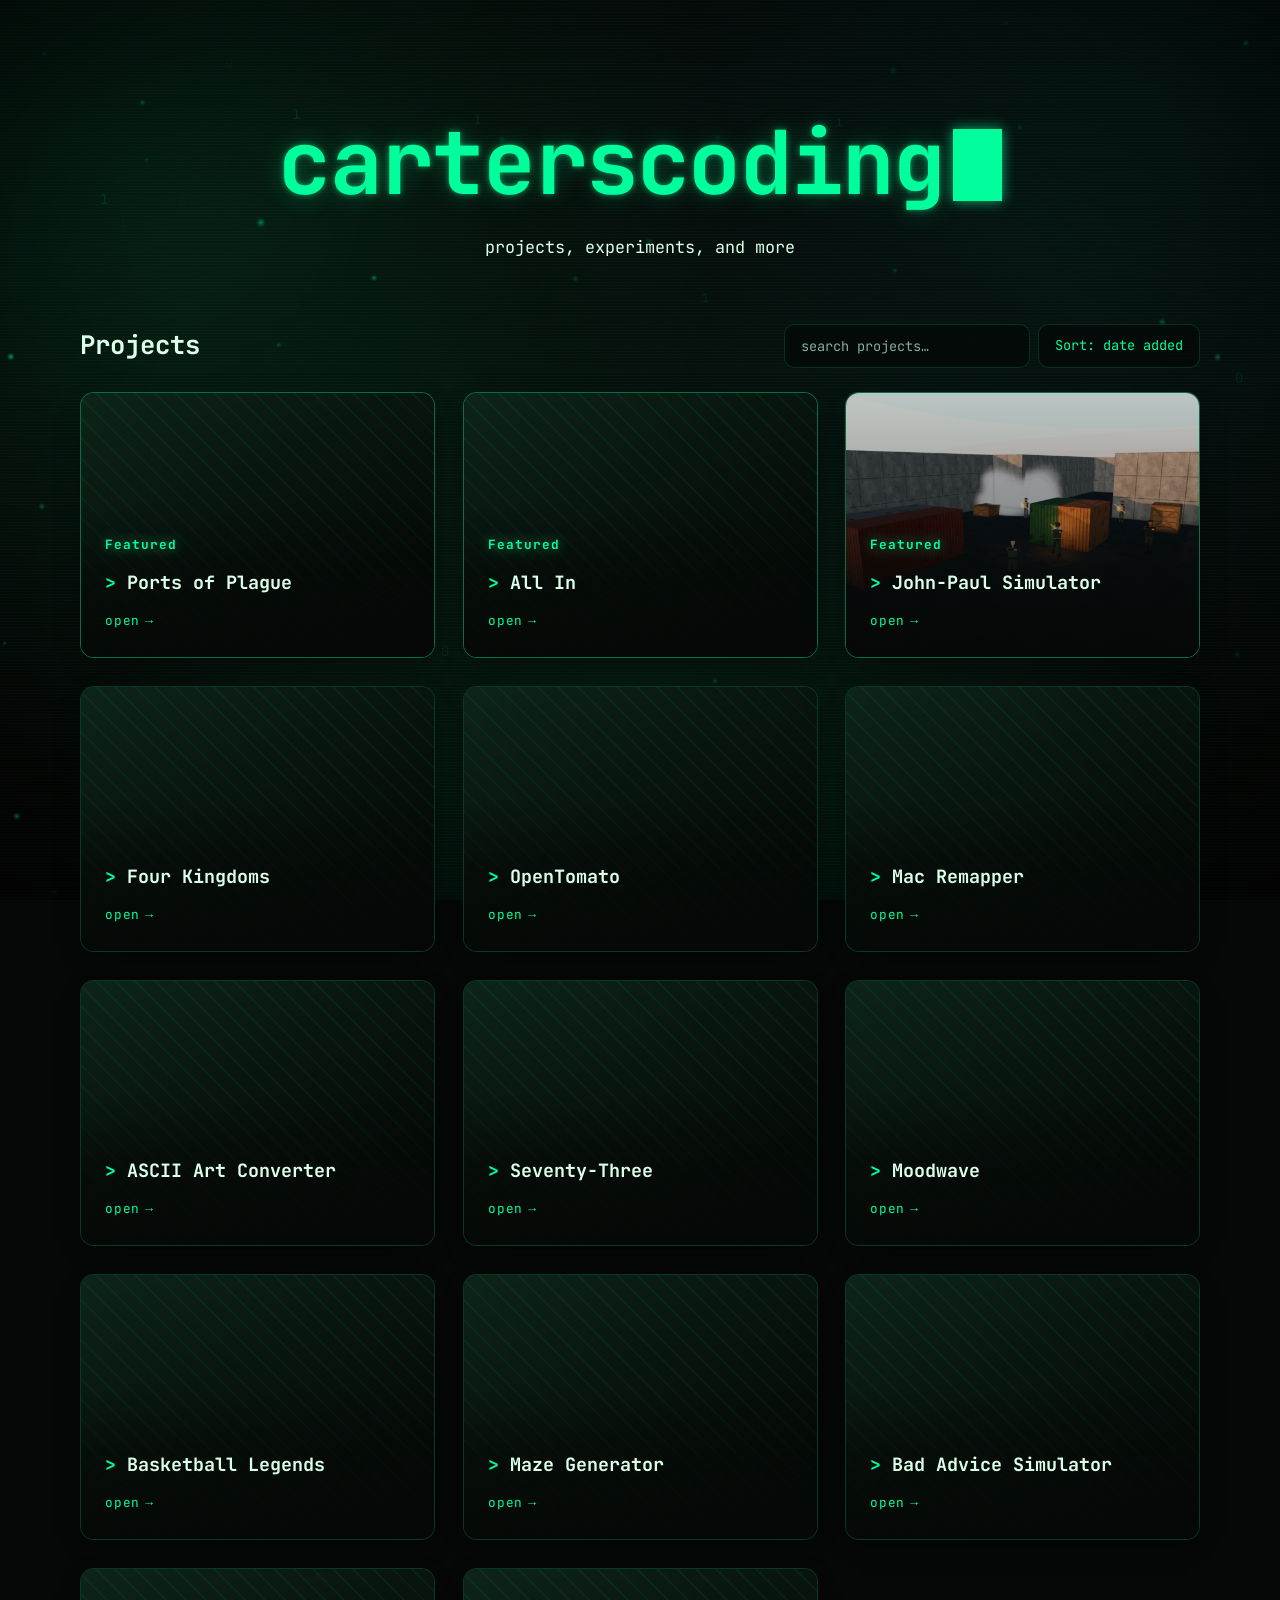
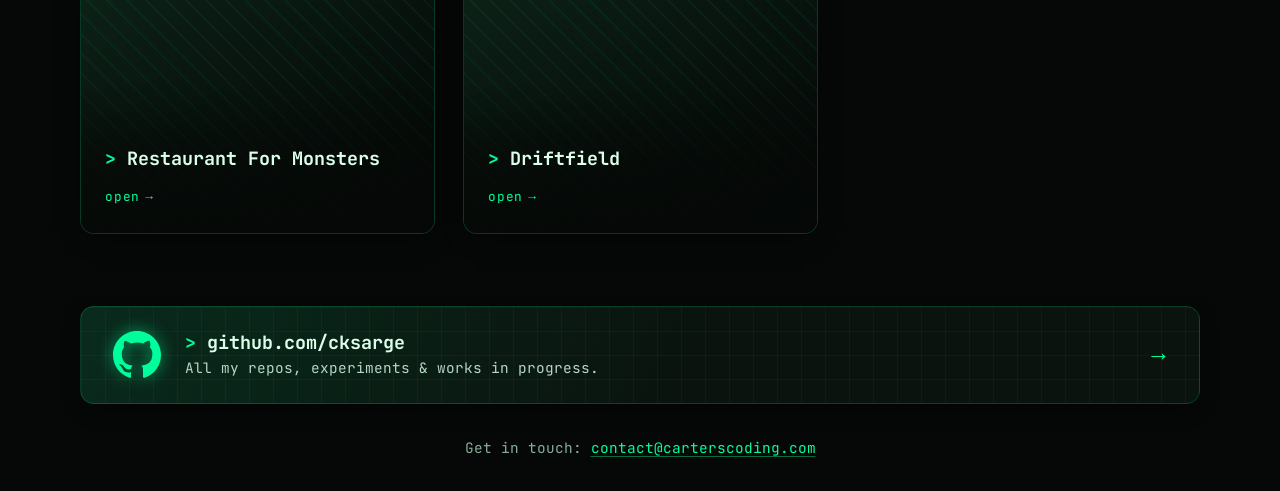
==== commit b77cc3aa: "Add featured projects, search box and sort button Projects with featured: true move to the top (in b" ====
--- a/index.html
+++ b/index.html
@@ -37,11 +37,11 @@
 
   <!-- ?v=… makes browsers fetch fresh copies after a deploy (GitHub Pages lets
        them cache for 10 minutes). Bump it whenever these files change. -->
-  <link rel="stylesheet" href="styles.css?v=2026-10-13">
+  <link rel="stylesheet" href="styles.css?v=2026-11-16">
 
   <!-- defer: run after the HTML is parsed, in this order -->
-  <script src="projects.js?v=2026-11-11" defer></script>
-  <script src="script.js?v=2026-11-11" defer></script>
+  <script src="projects.js?v=2026-11-16" defer></script>
+  <script src="script.js?v=2026-11-16" defer></script>
 </head>
 <body>
   <a class="skip-link" href="#projects">Skip to projects</a>
@@ -67,10 +67,24 @@
     </header>
 
     <main id="projects" class="container" tabindex="-1">
-      <h2 class="section-title">Projects</h2>
+      <div class="section-head">
+        <h2 class="section-title">Projects</h2>
+
+        <!-- Search + sort (section 1 of script.js). Hidden until the cards
+             exist, since without JavaScript there's nothing to search. -->
+        <div class="controls" id="project-controls" role="search" hidden>
+          <input class="controls__search" id="project-search" type="search"
+                 placeholder="search projects…" aria-label="Search projects"
+                 autocomplete="off" spellcheck="false">
+          <button class="controls__sort" id="project-sort" type="button">Sort: date added</button>
+        </div>
+      </div>
 
       <!-- Cards are generated from projects.js -->
       <ul class="grid" id="project-grid"></ul>
+
+      <!-- "N projects" for screen readers as the search changes; shown when nothing matches -->
+      <p class="grid__status" id="project-status" aria-live="polite"></p>
 
       <noscript>
         <p class="noscript-msg">Turn on JavaScript to see my projects, or browse them on
--- a/styles.css
+++ b/styles.css
@@ -620,11 +620,84 @@
   outline: none;                   /* focused only via the skip link */
 }
 
+/* "Projects" on the left, search + sort on the right (stacked on phones) */
+.section-head {
+  display: flex;
+  flex-wrap: wrap;
+  align-items: center;
+  justify-content: space-between;
+  gap: var(--space-3) var(--space-5);
+  margin: 0 0 var(--space-5);
+}
+
 .section-title {
-  margin: 0 0 var(--space-5);
+  margin: 0;
   color: var(--c-text);
   font-size: clamp(1.3rem, 3vw, 1.6rem);
   font-weight: 700;
+}
+
+.controls {
+  display: flex;
+  flex: 0 1 26rem;
+  gap: var(--space-2);
+  min-width: 0;
+}
+
+.controls[hidden] {
+  display: none;
+}
+
+.controls__search,
+.controls__sort {
+  height: 44px;                    /* comfortable tap target on phones */
+  border: 1px solid var(--c-border);
+  border-radius: 10px;
+  background: rgba(var(--c-bg-rgb), 0.7);
+  color: var(--c-text);
+  font: inherit;
+  font-size: 0.85rem;
+  transition: border-color var(--dur-fast), background var(--dur-fast), color var(--dur-fast);
+}
+
+.controls__search {
+  flex: 1;
+  min-width: 0;
+  padding: 0 var(--space-4);
+}
+
+.controls__search::placeholder {
+  color: var(--c-text-muted);
+}
+
+.controls__sort {
+  flex: none;
+  padding: 0 var(--space-4);
+  color: var(--c-accent);
+  white-space: nowrap;
+  cursor: pointer;
+}
+
+.controls__search:hover,
+.controls__sort:hover {
+  border-color: var(--c-border-hot);
+}
+
+.controls__sort:hover {
+  background: rgba(var(--c-accent-rgb), 0.08);
+}
+
+.controls__search:focus-visible,
+.controls__sort:focus-visible {
+  outline: 2px solid var(--c-accent);
+  outline-offset: 2px;
+  border-color: var(--c-border-hot);
+}
+
+@media (max-width: 560px) {
+  .controls {
+    flex-basis: 100%;
+  }
 }
 
 .grid {
@@ -648,9 +721,24 @@
   display: flex;
 }
 
+/* Filtered out by the search (needed: the rule above would override [hidden]) */
+.grid > li[hidden] {
+  display: none;
+}
+
+/* After the first search or sort, cards stop replaying their fade-in */
+.grid.is-settled .card {
+  animation: none;
+}
+
 .grid__empty,
+.grid__status,
 .noscript-msg {
   color: var(--c-text-muted);
+}
+
+.grid__status {
+  margin: 0;
 }
 
 /* =============================================================
@@ -771,6 +859,40 @@
   color: var(--c-accent);
 }
 
+/* "Featured" above the title (projects with featured: true). Its bottom
+   margin matches the title → "open →" gap (--space-1 + --space-3), so the
+   three lines are evenly spaced. A bright band sweeps across the glowing
+   text now and then. */
+.card__tag {
+  display: block;
+  width: fit-content;
+  margin-bottom: calc(var(--space-1) + var(--space-3));
+  background: linear-gradient(
+      100deg,
+      var(--c-accent) 0 40%,
+      #eafff4 50%,
+      var(--c-accent) 60% 100%
+    )
+    0 0 / 250% 100% no-repeat;
+  -webkit-background-clip: text;
+  background-clip: text;
+  color: transparent;
+  filter: drop-shadow(0 0 6px rgba(var(--c-accent-rgb), 0.6));
+  font-size: 0.8rem;
+  font-weight: 700;
+  letter-spacing: 0.08em;
+  animation: tag-shine 3.5s var(--ease-out) 1s infinite;
+}
+
+@keyframes tag-shine {
+  0%       { background-position: 100% 0; }
+  45%, 100% { background-position: 0 0; }
+}
+
+.card--featured {
+  border-color: rgba(var(--c-accent-rgb), 0.38);
+}
+
 .card__desc {
   display: -webkit-box;
   margin: 0;
@@ -1024,6 +1146,10 @@
     cursor: default;
   }
 
+  .card__tag {
+    animation: none;               /* keep the glow, drop the moving shine */
+  }
+
   .card {
     animation: none;
     transform: none;
